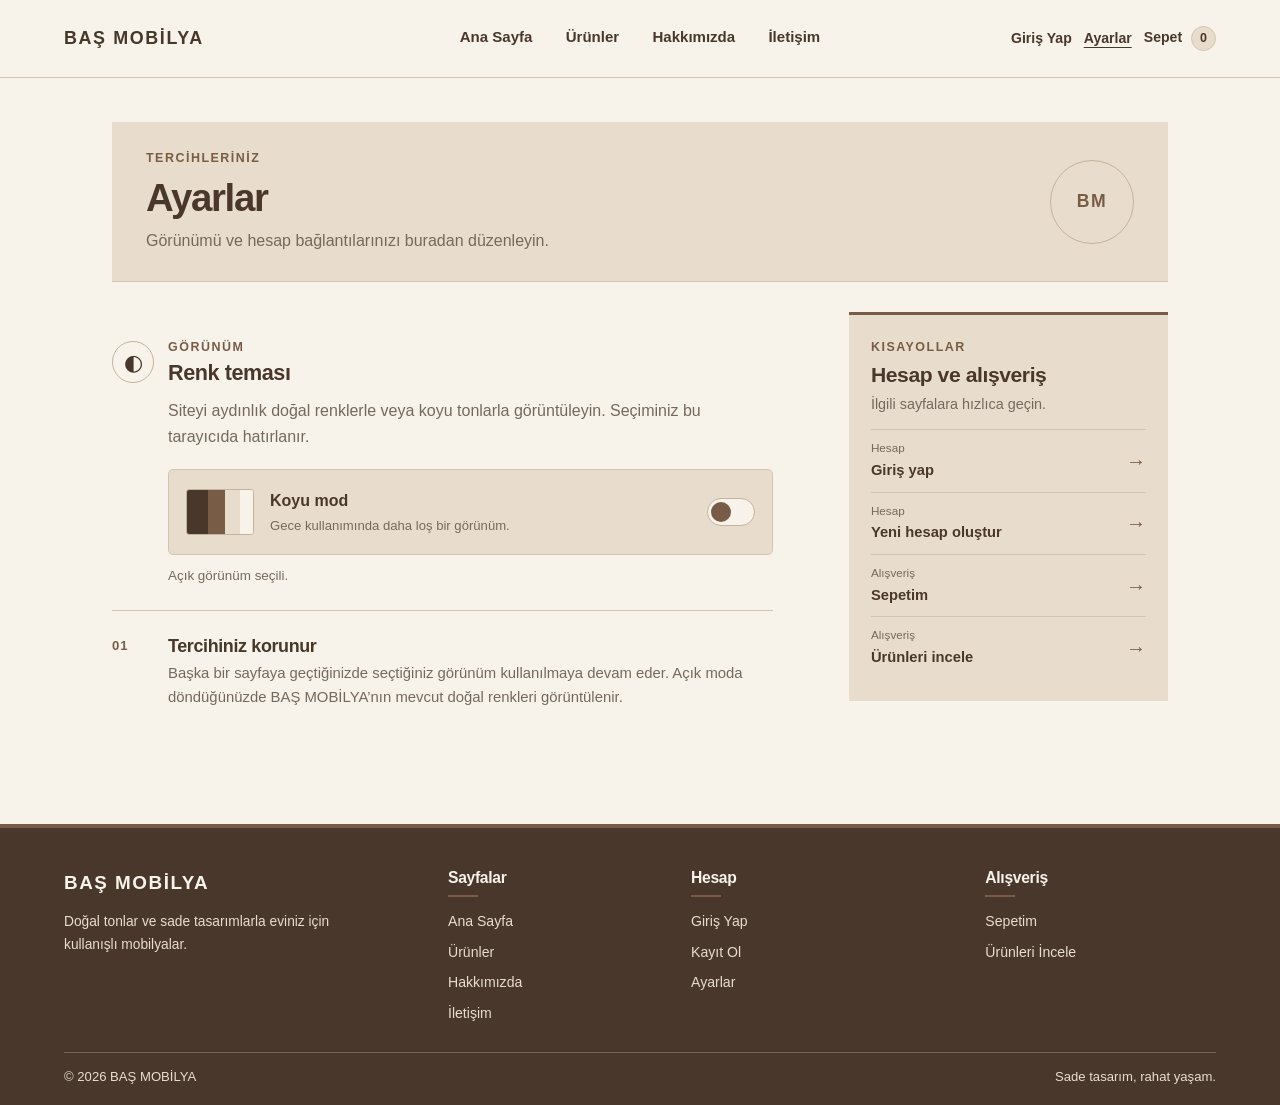
==== ayarlar.html @ ed57afc1 "BAŞ MOBİLYA temel sayfaları eklendi" ====
<!DOCTYPE html>
<html lang="tr">
<head>
  <meta charset="UTF-8">
  <meta name="viewport" content="width=device-width, initial-scale=1.0">
  <meta name="description" content="BAŞ MOBİLYA görünüm ayarları.">
  <title>Ayarlar | BAŞ MOBİLYA</title>
  <link rel="stylesheet" href="css/ortak.css">
  <link rel="stylesheet" href="css/ayarlar.css">
  <script src="script.js" defer></script>
</head>
<body>
  <header class="site-header">
    <a class="logo" href="index.html">BAŞ MOBİLYA</a>
    <nav class="main-nav" aria-label="Ana menü"><a href="index.html">Ana Sayfa</a><a href="urunler.html">Ürünler</a><a href="hakkimizda.html">Hakkımızda</a><a href="iletisim.html">İletişim</a></nav>
    <div class="header-tools"><a class="account-link" href="giris.html">Giriş Yap</a><a class="settings-link" href="ayarlar.html" aria-current="page">Ayarlar</a><a class="cart-link" href="sepet.html">Sepet <span class="cart-count" data-cart-count>0</span></a></div>
  </header>
  <main class="page-content settings-page">
    <section class="settings-heading">
      <div><p class="eyebrow">Tercihleriniz</p><h1>Ayarlar</h1><p>Görünümü ve hesap bağlantılarınızı buradan düzenleyin.</p></div>
      <span class="settings-mark" aria-hidden="true">BM</span>
    </section>
    <section class="settings-layout" aria-label="Site ayarları">
      <div class="settings-main">
        <article class="settings-card appearance-card">
          <div class="settings-card-heading"><span class="settings-icon" aria-hidden="true">◐</span><div><p class="eyebrow">Görünüm</p><h2>Renk teması</h2></div></div>
          <p class="settings-description">Siteyi aydınlık doğal renklerle veya koyu tonlarla görüntüleyin. Seçiminiz bu tarayıcıda hatırlanır.</p>
          <div class="theme-choice">
            <div class="theme-preview" aria-hidden="true"><span></span><span></span><span></span><span></span></div>
            <div class="theme-choice-copy"><strong>Koyu mod</strong><small>Gece kullanımında daha loş bir görünüm.</small></div>
            <label class="theme-switch" for="theme-toggle"><span class="visually-hidden">Koyu modu aç veya kapat</span><input id="theme-toggle" type="checkbox" data-theme-toggle aria-describedby="theme-status"><span class="switch-track" aria-hidden="true"></span></label>
          </div>
          <p class="theme-status" id="theme-status" data-theme-status aria-live="polite">Açık görünüm seçili.</p>
        </article>
        <article class="settings-note">
          <span class="settings-note-number">01</span><div><h2>Tercihiniz korunur</h2><p>Başka bir sayfaya geçtiğinizde seçtiğiniz görünüm kullanılmaya devam eder. Açık moda döndüğünüzde BAŞ MOBİLYA’nın mevcut doğal renkleri görüntülenir.</p></div>
        </article>
      </div>
      <aside class="settings-links">
        <p class="eyebrow">Kısayollar</p><h2>Hesap ve alışveriş</h2><p>İlgili sayfalara hızlıca geçin.</p>
        <a href="giris.html"><span><small>Hesap</small><strong>Giriş yap</strong></span><span aria-hidden="true">→</span></a>
        <a href="kayit.html"><span><small>Hesap</small><strong>Yeni hesap oluştur</strong></span><span aria-hidden="true">→</span></a>
        <a href="sepet.html"><span><small>Alışveriş</small><strong>Sepetim</strong></span><span aria-hidden="true">→</span></a>
        <a href="urunler.html"><span><small>Alışveriş</small><strong>Ürünleri incele</strong></span><span aria-hidden="true">→</span></a>
      </aside>
    </section>
  </main>
  <footer class="site-footer">
    <div class="footer-main">
      <section class="footer-brand"><a class="footer-logo" href="index.html">BAŞ MOBİLYA</a><p>Doğal tonlar ve sade tasarımlarla eviniz için kullanışlı mobilyalar.</p></section>
      <section class="footer-column"><h2>Sayfalar</h2><a href="index.html">Ana Sayfa</a><a href="urunler.html">Ürünler</a><a href="hakkimizda.html">Hakkımızda</a><a href="iletisim.html">İletişim</a></section>
      <section class="footer-column"><h2>Hesap</h2><a href="giris.html">Giriş Yap</a><a href="kayit.html">Kayıt Ol</a><a href="ayarlar.html">Ayarlar</a></section>
      <section class="footer-column"><h2>Alışveriş</h2><a href="sepet.html">Sepetim</a><a href="urunler.html">Ürünleri İncele</a></section>
    </div>
    <div class="footer-bottom"><span>© 2026 BAŞ MOBİLYA</span><span>Sade tasarım, rahat yaşam.</span></div>
  </footer>
</body>
</html>
---- css/ortak.css ----
/* Ortak renkler ve temel sayfa düzeni */
:root {
  --page-bg: #F7F3EB;
  --surface: #E8DDCC;
  --heading: #49372B;
  --text: #3D3935;
  --button: #795C46;
  --button-hover: #49372B;
  --line: #d4c5b2;
  --muted: #75695d;
  --surface-soft: #f0e8dc;
  --control-border: #c5b39e;
  --white: #fffdf9;
  --footer-bg: #49372B;
  --footer-text: #F7F3EB;
  --footer-muted: #E8DDCC;
  --error: #8b2f24;
  --success: #355d36;
}

/* Koyu görünümde aynı renk ailesinin daha koyu tonları kullanılır. */
:root[data-theme="dark"] {
  color-scheme: dark;
  --page-bg: #211f1c;
  --surface: #332f2a;
  --heading: #f2e8dc;
  --text: #e8e0d7;
  --button: #9a765b;
  --button-hover: #785a43;
  --line: #554a3f;
  --muted: #c0b3a6;
  --surface-soft: #3a342e;
  --control-border: #695b4e;
  --white: #292622;
  --footer-bg: #171614;
  --footer-text: #f3eee7;
  --footer-muted: #c9beb2;
  --error: #ffaaa0;
  --success: #b0d6a8;
}

* { box-sizing: border-box; }
html { min-width: 320px; scroll-behavior: smooth; }
body { min-height: 100vh; margin: 0; display: flex; flex-direction: column; background: var(--page-bg); color: var(--text); font-family: Arial, Helvetica, sans-serif; font-size: 16px; line-height: 1.6; }
body > main { width: 100%; flex: 1; }
img { max-width: 100%; }
a { color: inherit; }
h1, h2, h3 { color: var(--heading); line-height: 1.25; }
h1 { margin: 0 0 14px; font-size: clamp(2rem, 3.8vw, 3rem); letter-spacing: -.035em; }
h2 { margin: 0 0 12px; font-size: clamp(1.4rem, 2vw, 1.8rem); letter-spacing: -.02em; }
.eyebrow { margin: 0 0 8px; color: var(--button); font-size: .78rem; font-weight: 700; letter-spacing: .12em; text-transform: uppercase; }

/* Ortak başlık ve gezinme */
.site-header { min-height: 78px; padding: 12px max(5%, calc((100% - 1240px) / 2)); display: grid; grid-template-columns: 1fr auto 1fr; align-items: center; gap: 24px; border-bottom: 1px solid var(--line); background: var(--page-bg); }
.logo { justify-self: start; color: var(--heading); font-size: 1.12rem; font-weight: 800; letter-spacing: .09em; line-height: 1.1; text-decoration: none; }
.main-nav { display: flex; align-items: center; justify-content: center; gap: clamp(18px, 2.6vw, 34px); }
.main-nav a, .cart-link { color: var(--heading); font-size: .94rem; font-weight: 600; text-decoration: none; }
.main-nav a { padding: 8px 0; border-bottom: 2px solid transparent; }
.main-nav a:hover, .main-nav a[aria-current="page"] { border-color: var(--button); }
.cart-link { justify-self: end; white-space: nowrap; }
.cart-count { min-width: 25px; height: 25px; display: inline-flex; align-items: center; justify-content: center; margin-left: 5px; padding: 0 6px; border: 1px solid var(--line); border-radius: 50%; background: var(--surface); font-size: .78rem; }
.main-nav a:focus-visible, .cart-link:focus-visible, .footer-column a:focus-visible, .logo:focus-visible { outline: 2px solid var(--button); outline-offset: 4px; }
.header-tools { grid-column: 3; grid-row: 1; justify-self: end; display: flex; align-items: center; gap: 12px; }
.header-tools a { color: var(--heading); font-size: .88rem; font-weight: 600; text-decoration: none; }
.header-tools a:hover { text-decoration: underline; text-underline-offset: 4px; }
.header-tools a[aria-current="page"] { text-decoration: underline; text-underline-offset: 4px; }
.header-tools a:focus-visible { outline: 2px solid var(--button); outline-offset: 3px; }
.header-tools .cart-link { justify-self: auto; }

/* Ortak içerik, bağlantı ve form stilleri */
.section, .page-content { width: min(1240px, 100%); margin: 0 auto; padding: 54px 32px; }
.page-intro { margin-bottom: 34px; padding: 8px 0 22px; border-bottom: 1px solid var(--line); }
.page-intro p:last-child { max-width: 680px; margin: 8px 0 0; color: var(--muted); }
.narrow-content { max-width: 1120px; }
.button { min-height: 49px; display: inline-flex; align-items: center; justify-content: center; padding: 12px 25px; border: 1px solid var(--button); background: var(--button); color: white; font: inherit; font-weight: 700; text-align: center; text-decoration: none; cursor: pointer; transition: background-color .16s ease, color .16s ease; }
.button { border-radius: 5px; }
.button:hover { border-color: var(--button-hover); background: var(--button-hover); }
.button:focus-visible, .filter-button:focus-visible, .remove-button:focus-visible { outline: 2px solid var(--heading); outline-offset: 3px; }
.button-secondary { margin-top: 8px; }
.contact-form { display: grid; gap: 8px; }
.contact-form label { margin-top: 7px; color: var(--heading); font-weight: 600; }
.contact-form input, .contact-form textarea { width: 100%; padding: 11px 12px; border: 1px solid var(--control-border); border-radius: 4px; background: var(--white); color: var(--text); font: inherit; }
.contact-form input:focus, .contact-form textarea:focus { outline: 2px solid var(--button); outline-offset: 1px; }
.contact-form textarea { resize: vertical; }
.contact-form .button { justify-self: start; margin-top: 8px; }
.form-message { min-height: 1.5em; margin: 0; font-weight: 600; }
.form-message.error { color: var(--error); }
.form-message.success { color: var(--success); }
.text-link { color: var(--heading); font-weight: 700; text-decoration-thickness: 1px; text-underline-offset: 4px; }
.text-link:hover { color: var(--button); }
[hidden] { display: none !important; }

/* Ortak ürün kartları ve ürün detay penceresi */
.product-grid { display: grid; grid-template-columns: repeat(3, minmax(0, 1fr)); gap: 22px; }
.product-card { min-width: 0; display: flex; flex-direction: column; overflow: hidden; border: 1px solid var(--line); border-radius: 6px; background: var(--white); transition: border-color .16s ease, transform .16s ease; }
.product-card:hover { transform: translateY(-3px); border-color: var(--button); }
.product-card img { width: 100%; height: 248px; display: block; object-fit: contain; padding: 12px; background: var(--surface); }
.product-image-button { width: 100%; display: block; padding: 0; border: 0; background: transparent; cursor: pointer; }
.product-image-button img { transition: transform .18s ease; }
.product-image-button:hover img { transform: scale(1.025); }
.product-image-button:focus-visible { outline: 3px solid var(--button); outline-offset: -3px; }
.product-info { flex: 1; display: flex; flex-direction: column; align-items: flex-start; padding: 18px 18px 20px; }
.product-info h3 { min-height: 2.5em; margin: 0 0 5px; font-size: 1.04rem; }
.product-price { margin: 0 0 14px; color: var(--heading); font-size: 1.05rem; font-weight: 700; }
.product-info .button { min-height: 44px; margin-top: auto; padding: 10px 18px; }
.product-dialog { position: relative; width: min(640px, calc(100% - 32px)); max-width: 640px; max-height: 90vh; padding: 0; overflow: auto; border: 1px solid var(--control-border); border-radius: 8px; background: var(--page-bg); color: var(--text); }
.product-dialog::backdrop { background: rgb(35 27 22 / 55%); }
.product-dialog > img { width: 100%; height: 300px; display: block; object-fit: contain; padding: 14px; background: var(--surface); }
.dialog-content { padding: 22px 24px 26px; }
.dialog-content h2 { margin-bottom: 7px; }
.dialog-content p { margin: 8px 0; }
.dialog-price { color: var(--heading); font-size: 1.15rem; font-weight: 700; }
.dialog-specs { padding-top: 12px; border-top: 1px solid var(--line); }
.dialog-close { position: absolute; z-index: 1; top: 10px; right: 10px; width: 38px; height: 38px; border: 1px solid var(--line); border-radius: 50%; background: var(--page-bg); color: var(--heading); font-size: 1.5rem; cursor: pointer; }

/* Ortak footer */
.site-footer { margin-top: 30px; padding: 40px max(5%, calc((100% - 1240px) / 2)) 18px; border-top: 4px solid var(--button); background: var(--footer-bg); color: var(--footer-text); font-size: .9rem; }
.footer-main { max-width: 1240px; margin: 0 auto; padding-bottom: 28px; display: grid; grid-template-columns: 1.35fr .8fr 1fr .9fr; gap: 38px; }
.footer-brand, .footer-column { display: flex; flex-direction: column; align-items: flex-start; gap: 8px; }
.footer-logo { margin: 0 0 4px; color: var(--footer-text); font-size: 1.18rem; font-weight: 800; letter-spacing: .08em; text-decoration: none; }
.footer-brand p, .footer-column p { max-width: 300px; margin: 0; color: var(--footer-muted); font-size: .86rem; line-height: 1.7; }
.footer-column h2 { margin: 0 0 5px; color: var(--footer-text); font-size: .98rem; }
.footer-column h2::after { width: 30px; height: 2px; margin-top: 8px; display: block; background: var(--button); content: ""; }
.footer-column a { color: var(--footer-muted); font-size: .88rem; text-decoration: none; }
.footer-column a:hover { color: white; text-decoration: underline; text-underline-offset: 3px; }
.footer-bottom { max-width: 1240px; margin: 0 auto; padding-top: 13px; display: flex; justify-content: space-between; gap: 16px; border-top: 1px solid rgb(247 243 235 / 24%); color: var(--footer-muted); font-size: .82rem; }

/* Giriş ve kayıt formları ortak alan düzenini paylaşır. */
.auth-page { max-width: 1100px; }
.auth-layout { display: grid; grid-template-columns: 1.05fr .95fr; align-items: center; gap: 34px; }
.auth-visual { min-width: 0; margin: 0; }
.auth-visual img { width: 100%; height: 440px; display: block; padding: 10px; border-radius: 8px; object-fit: cover; background: var(--surface); }
.auth-visual figcaption { margin: 10px 2px 0; color: var(--muted); font-size: .86rem; }
.auth-panel { padding: 30px; border-top: 3px solid var(--button); border-radius: 0 0 8px 8px; background: var(--surface); }
.auth-panel h1 { margin-bottom: 7px; font-size: 2rem; }
.auth-panel > p:not(.eyebrow) { margin: 0 0 18px; color: var(--muted); }
.auth-form { display: grid; gap: 9px; }
.auth-form label { margin-top: 5px; color: var(--heading); font-size: .9rem; font-weight: 600; }
.auth-form input { width: 100%; min-height: 48px; padding: 11px 12px; border: 1px solid var(--control-border); border-radius: 4px; background: var(--white); color: var(--text); font: inherit; }
.auth-form input:focus { outline: 2px solid var(--button); outline-offset: 1px; }
.auth-form .button { width: 100%; margin-top: 10px; }
.auth-form .form-message { margin-top: 6px; }
.auth-links { margin-top: 17px; padding-top: 14px; display: flex; flex-wrap: wrap; justify-content: space-between; gap: 8px 16px; border-top: 1px solid var(--line); font-size: .88rem; }
.auth-links a { color: var(--heading); font-weight: 600; text-underline-offset: 3px; }

@media (max-width: 900px) {
  .site-header { grid-template-columns: 1fr auto; }
  .main-nav { grid-column: 1 / -1; grid-row: 2; justify-content: flex-start; flex-wrap: wrap; gap: 8px 24px; }
  .header-tools { grid-column: 2; grid-row: 1; }
  .footer-main { grid-template-columns: repeat(2, minmax(0, 1fr)); gap: 28px; }
  .auth-layout { gap: 22px; }
  .auth-visual img { height: 380px; }
}
@media (max-width: 600px) {
  .site-header { padding: 13px 17px 10px; gap: 8px 14px; }
  .logo { font-size: 1rem; }
  .header-tools { grid-column: 1 / -1; grid-row: 2; justify-self: start; gap: 16px; }
  .main-nav { grid-column: 1 / -1; grid-row: 3; grid-template-columns: repeat(2, 1fr); display: grid; gap: 2px 12px; text-align: left; }
  .main-nav a { padding: 6px 0; font-size: .9rem; }
  .section, .page-content { padding: 40px 18px; }
  .page-intro { margin-bottom: 26px; padding-bottom: 18px; }
  .product-grid { grid-template-columns: 1fr; gap: 16px; }
  .product-card { display: flex; flex-direction: column; }
  .product-card img { height: 218px; min-height: 0; padding: 8px; }
  .product-info { padding: 16px 14px; }
  .button { min-height: 47px; padding: 11px 19px; }
  .product-info h3 { min-height: 0; }
  .product-dialog > img { height: 240px; }
  .site-footer { padding: 30px 17px 15px; }
  .footer-main { gap: 24px 18px; }
  .footer-bottom { flex-direction: column; gap: 3px; }
  .auth-layout { grid-template-columns: 1fr; gap: 18px; }
  .auth-visual img { height: 220px; }
  .auth-panel { padding: 23px 19px; }
}
@media (prefers-reduced-motion: reduce) {
  html { scroll-behavior: auto; }
  *, *::before, *::after { transition-duration: .01ms !important; }
}
---- css/ayarlar.css ----
/* Ayarlar sayfası görünüm tercihlerini ve ilgili kısayolları ayırır. */
.settings-page { max-width: 1120px; padding-top: 44px; padding-bottom: 60px; }
.settings-heading { min-height: 160px; display: flex; align-items: center; justify-content: space-between; gap: 25px; margin-bottom: 30px; padding: 27px 34px; border-bottom: 1px solid var(--line); background: var(--surface); }
.settings-heading .eyebrow { margin-bottom: 5px; }
.settings-heading h1 { margin-bottom: 6px; font-size: clamp(2rem, 3vw, 2.7rem); }
.settings-heading p:last-child { margin: 0; color: var(--muted); }
.settings-mark { width: 84px; height: 84px; display: grid; place-items: center; flex: 0 0 84px; border: 1px solid var(--control-border); border-radius: 50%; color: var(--button); font-size: 1.1rem; font-weight: 800; letter-spacing: .09em; }
.settings-layout { display: grid; grid-template-columns: minmax(0, 1.45fr) minmax(260px, .7fr); gap: clamp(30px, 6vw, 76px); align-items: start; }
.settings-main { min-width: 0; }
.settings-card { padding: 26px 0 23px; border-bottom: 1px solid var(--line); }
.settings-card-heading { display: flex; align-items: center; gap: 14px; margin-bottom: 11px; }
.settings-icon { width: 42px; height: 42px; display: grid; place-items: center; border: 1px solid var(--control-border); border-radius: 50%; color: var(--heading); font-size: 1.4rem; }
.settings-card-heading .eyebrow { margin-bottom: 2px; }
.settings-card-heading h2 { margin: 0; font-size: 1.35rem; }
.settings-description { max-width: 650px; margin: 0 0 20px 56px; color: var(--muted); }
.theme-choice { min-height: 86px; display: flex; align-items: center; gap: 16px; margin-left: 56px; padding: 14px 17px; border: 1px solid var(--line); border-radius: 5px; background: var(--surface); }
.theme-preview { width: 68px; height: 46px; display: flex; flex: 0 0 68px; overflow: hidden; border: 1px solid var(--control-border); border-radius: 3px; background: #F7F3EB; }
.theme-preview span:nth-child(1) { width: 32%; background: #49372B; }
.theme-preview span:nth-child(2) { width: 25%; background: #795C46; }
.theme-preview span:nth-child(3) { width: 23%; background: #E8DDCC; }
.theme-preview span:nth-child(4) { flex: 1; background: #F7F3EB; }
.theme-choice-copy { display: grid; flex: 1; gap: 2px; }
.theme-choice-copy strong { color: var(--heading); }
.theme-choice-copy small { color: var(--muted); font-size: .82rem; }
.theme-switch { position: relative; width: 48px; height: 28px; flex: 0 0 48px; cursor: pointer; }
.theme-switch input { position: absolute; width: 1px; height: 1px; opacity: 0; }
.switch-track { position: absolute; inset: 0; border: 1px solid var(--control-border); border-radius: 20px; background: var(--page-bg); transition: background-color .16s ease; }
.switch-track::after { position: absolute; top: 3px; left: 3px; width: 20px; height: 20px; border-radius: 50%; background: var(--button); content: ""; transition: transform .16s ease; }
.theme-switch input:checked + .switch-track { background: var(--heading); }
.theme-switch input:checked + .switch-track::after { transform: translateX(20px); background: var(--page-bg); }
.theme-switch input:focus-visible + .switch-track { outline: 2px solid var(--heading); outline-offset: 3px; }
.theme-status { min-height: 1.4em; margin: 10px 0 0 56px; color: var(--muted); font-size: .84rem; }
.settings-note { display: grid; grid-template-columns: 42px 1fr; gap: 14px; padding: 24px 0; }
.settings-note-number { color: var(--button); font-size: .82rem; font-weight: 700; letter-spacing: .08em; }
.settings-note h2 { margin: 0 0 5px; font-size: 1.12rem; }
.settings-note p { max-width: 650px; margin: 0; color: var(--muted); font-size: .93rem; }
.settings-links { padding: 23px 22px; border-top: 3px solid var(--button); background: var(--surface); }
.settings-links .eyebrow { margin-bottom: 4px; }
.settings-links h2 { margin: 0 0 5px; font-size: 1.32rem; }
.settings-links > p:not(.eyebrow) { margin: 0 0 13px; color: var(--muted); font-size: .9rem; }
.settings-links a { min-height: 61px; display: flex; align-items: center; justify-content: space-between; gap: 14px; padding: 9px 0; border-top: 1px solid var(--line); color: var(--heading); text-decoration: none; }
.settings-links a > span:first-child { display: grid; gap: 1px; }
.settings-links a small { color: var(--muted); font-size: .73rem; }
.settings-links a strong { font-size: .92rem; }
.settings-links a > span:last-child { color: var(--button); font-size: 1.25rem; transition: transform .15s ease; }
.settings-links a:hover > span:last-child { transform: translateX(3px); }
.settings-links a:focus-visible { outline: 2px solid var(--button); outline-offset: 2px; }
.visually-hidden { position: absolute; width: 1px; height: 1px; padding: 0; margin: -1px; overflow: hidden; clip: rect(0, 0, 0, 0); white-space: nowrap; border: 0; }
@media (max-width: 760px) { .settings-page { padding-top: 28px; } .settings-heading { min-height: 135px; padding: 23px 21px; } .settings-mark { width: 64px; height: 64px; flex-basis: 64px; } .settings-layout { grid-template-columns: 1fr; gap: 25px; } .settings-links { padding: 21px; } }
@media (max-width: 480px) { .settings-heading { gap: 10px; } .settings-mark { width: 52px; height: 52px; flex-basis: 52px; font-size: .9rem; } .settings-description, .theme-choice, .theme-status { margin-left: 0; } .theme-choice { gap: 10px; padding: 12px 10px; } .theme-preview { width: 50px; flex-basis: 50px; height: 38px; } .theme-choice-copy small { max-width: 150px; line-height: 1.35; } .settings-card-heading { margin-bottom: 13px; } }
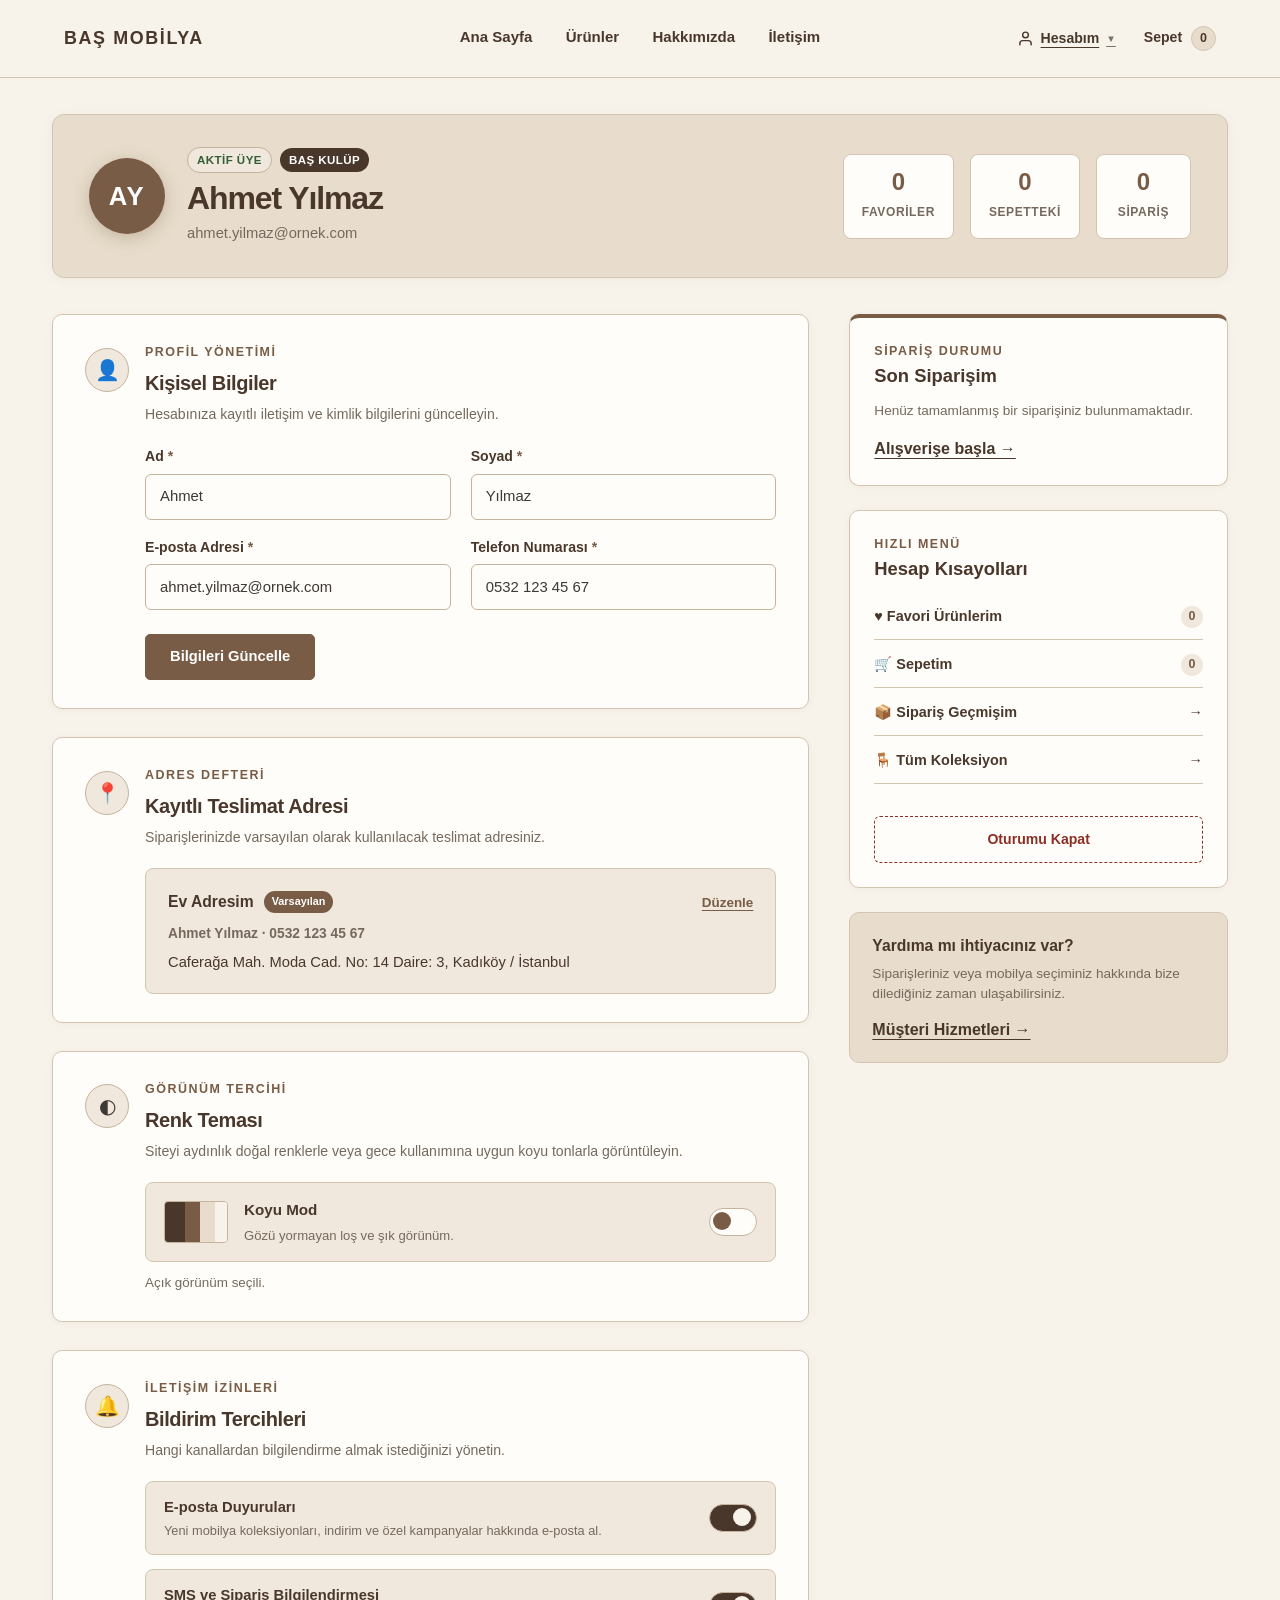
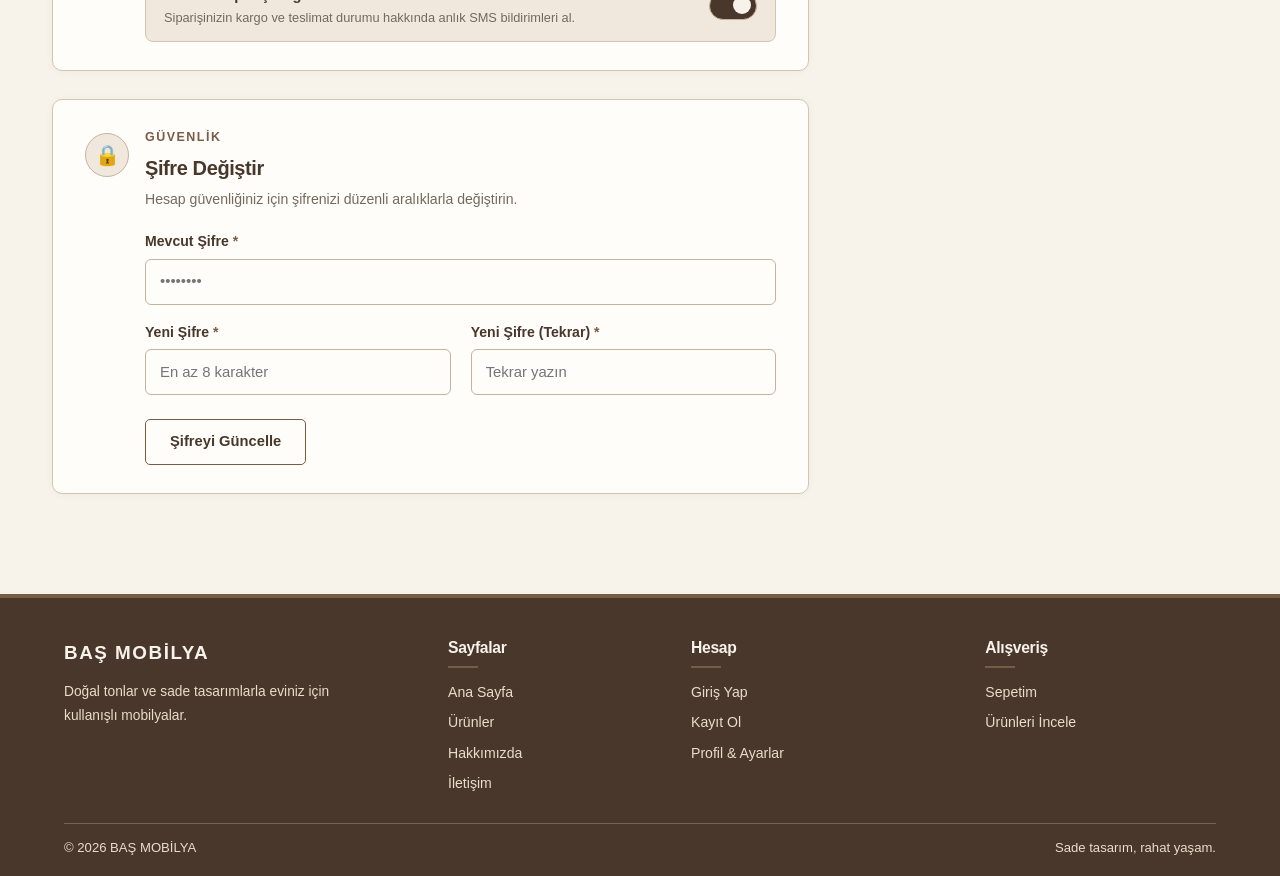
==== commit 66af46d0: "Hesabım menüsü ve profil sayfası" ====
--- a/ayarlar.html
+++ b/ayarlar.html
@@ -1,10 +1,11 @@
-<!DOCTYPE html>
+﻿<!DOCTYPE html>
 <html lang="tr">
 <head>
   <meta charset="UTF-8">
   <meta name="viewport" content="width=device-width, initial-scale=1.0">
-  <meta name="description" content="BAŞ MOBİLYA görünüm ayarları.">
-  <title>Ayarlar | BAŞ MOBİLYA</title>
+  <meta name="description" content="BAŞ MOBİLYA kullanıcı profili, teslimat adresleri ve hesap ayarları.">
+  <title>Hesabım ve Ayarlar | BAŞ MOBİLYA</title>
+  <link rel="icon" type="image/svg+xml" href="favicon.svg">
   <link rel="stylesheet" href="css/ortak.css">
   <link rel="stylesheet" href="css/ayarlar.css">
   <script src="script.js" defer></script>
@@ -12,47 +13,312 @@
 <body>
   <header class="site-header">
     <a class="logo" href="index.html">BAŞ MOBİLYA</a>
-    <nav class="main-nav" aria-label="Ana menü"><a href="index.html">Ana Sayfa</a><a href="urunler.html">Ürünler</a><a href="hakkimizda.html">Hakkımızda</a><a href="iletisim.html">İletişim</a></nav>
-    <div class="header-tools"><a class="account-link" href="giris.html">Giriş Yap</a><a class="settings-link" href="ayarlar.html" aria-current="page">Ayarlar</a><a class="cart-link" href="sepet.html">Sepet <span class="cart-count" data-cart-count>0</span></a></div>
+    <nav class="main-nav" aria-label="Ana menü">
+      <a href="index.html">Ana Sayfa</a>
+      <a href="urunler.html">Ürünler</a>
+      <a href="hakkimizda.html">Hakkımızda</a>
+      <a href="iletisim.html">İletişim</a>
+    </nav>
+    <div class="header-tools">
+      <div class="user-menu">
+        <a class="user-menu-btn" href="ayarlar.html" aria-current="page" aria-label="Hesap Menüsü">
+          <svg class="user-icon" viewBox="0 0 24 24" fill="none" stroke="currentColor" stroke-width="2" stroke-linecap="round" stroke-linejoin="round" aria-hidden="true"><path d="M20 21v-2a4 4 0 0 0-4-4H8a4 4 0 0 0-4 4v2"></path><circle cx="12" cy="7" r="4"></circle></svg>
+          <span>Hesabım</span>
+          <span class="user-menu-arrow" aria-hidden="true">▼</span>
+        </a>
+        <div class="user-dropdown">
+          <a href="giris.html">Giriş Yap</a>
+          <a href="kayit.html">Kayıt Ol</a>
+          <div class="user-dropdown-divider" aria-hidden="true"></div>
+          <a href="ayarlar.html" aria-current="page">Profil &amp; Ayarlar</a>
+          <a href="urunler.html?kategori=favorites">Favorilerim</a>
+          <a href="siparis.html">Sipariş Takibi</a>
+        </div>
+      </div>
+      <a class="cart-link" href="sepet.html">Sepet <span class="cart-count" data-cart-count>0</span></a>
+    </div>
   </header>
-  <main class="page-content settings-page">
-    <section class="settings-heading">
-      <div><p class="eyebrow">Tercihleriniz</p><h1>Ayarlar</h1><p>Görünümü ve hesap bağlantılarınızı buradan düzenleyin.</p></div>
-      <span class="settings-mark" aria-hidden="true">BM</span>
+
+  <main class="page-content profile-page">
+    <!-- Profil Üst Kartı (Hero Header) -->
+    <section class="profile-header-card">
+      <div class="profile-avatar-wrap">
+        <div class="profile-avatar" id="profile-avatar">AY</div>
+        <div class="profile-user-info">
+          <div class="profile-badges">
+            <span class="user-badge status-active">Aktif Üye</span>
+            <span class="user-badge plan-standard">BAŞ Kulüp</span>
+          </div>
+          <h1 id="profile-display-name">Ahmet Yılmaz</h1>
+          <p class="profile-email-lead" id="profile-display-email">ahmet.yilmaz@ornek.com</p>
+        </div>
+      </div>
+      <div class="profile-stats">
+        <div class="stat-box">
+          <span class="stat-number" data-favorites-count>0</span>
+          <span class="stat-label">Favoriler</span>
+        </div>
+        <div class="stat-box">
+          <span class="stat-number" data-cart-count>0</span>
+          <span class="stat-label">Sepetteki</span>
+        </div>
+        <div class="stat-box">
+          <span class="stat-number" id="profile-orders-count">1</span>
+          <span class="stat-label">Sipariş</span>
+        </div>
+      </div>
     </section>
-    <section class="settings-layout" aria-label="Site ayarları">
-      <div class="settings-main">
-        <article class="settings-card appearance-card">
-          <div class="settings-card-heading"><span class="settings-icon" aria-hidden="true">◐</span><div><p class="eyebrow">Görünüm</p><h2>Renk teması</h2></div></div>
-          <p class="settings-description">Siteyi aydınlık doğal renklerle veya koyu tonlarla görüntüleyin. Seçiminiz bu tarayıcıda hatırlanır.</p>
+
+    <!-- Ana 2 Sütunlu Yerleşim -->
+    <div class="profile-layout">
+      <!-- SOL: Ayar Formları ve Tercihler -->
+      <div class="profile-main-content">
+        
+        <!-- 1. KİŞİSEL BİLGİLER -->
+        <article class="setting-block" id="personal-info">
+          <div class="setting-block-header">
+            <div class="setting-icon-box" aria-hidden="true">👤</div>
+            <div>
+              <p class="eyebrow">Profil Yönetimi</p>
+              <h2>Kişisel Bilgiler</h2>
+            </div>
+          </div>
+          <p class="setting-desc">Hesabınıza kayıtlı iletişim ve kimlik bilgilerini güncelleyin.</p>
+
+          <form class="setting-form" id="profile-info-form">
+            <div class="form-row-2">
+              <div class="field-group">
+                <label for="prof-name">Ad <span>*</span></label>
+                <input id="prof-name" name="profName" type="text" value="Ahmet" required>
+              </div>
+              <div class="field-group">
+                <label for="prof-surname">Soyad <span>*</span></label>
+                <input id="prof-surname" name="profSurname" type="text" value="Yılmaz" required>
+              </div>
+            </div>
+
+            <div class="form-row-2">
+              <div class="field-group">
+                <label for="prof-email">E-posta Adresi <span>*</span></label>
+                <input id="prof-email" name="profEmail" type="email" value="ahmet.yilmaz@ornek.com" required>
+              </div>
+              <div class="field-group">
+                <label for="prof-phone">Telefon Numarası <span>*</span></label>
+                <input id="prof-phone" name="profPhone" type="tel" value="0532 123 45 67" required>
+              </div>
+            </div>
+
+            <div class="setting-actions">
+              <button class="button" type="submit">Bilgileri Güncelle</button>
+            </div>
+          </form>
+        </article>
+
+        <!-- 2. KAYITLI TESLİMAT ADRESİ -->
+        <article class="setting-block" id="addresses">
+          <div class="setting-block-header">
+            <div class="setting-icon-box" aria-hidden="true">📍</div>
+            <div>
+              <p class="eyebrow">Adres Defteri</p>
+              <h2>Kayıtlı Teslimat Adresi</h2>
+            </div>
+          </div>
+          <p class="setting-desc">Siparişlerinizde varsayılan olarak kullanılacak teslimat adresiniz.</p>
+
+          <div class="address-card">
+            <div class="address-card-header">
+              <strong>Ev Adresim <span class="default-tag">Varsayılan</span></strong>
+              <div class="address-btns">
+                <button type="button" class="btn-text-small" id="btn-edit-address">Düzenle</button>
+              </div>
+            </div>
+            <p class="address-person">Ahmet Yılmaz · 0532 123 45 67</p>
+            <p class="address-text" id="address-display-text">Caferağa Mah. Moda Cad. No: 14 Daire: 3, Kadıköy / İstanbul</p>
+          </div>
+        </article>
+
+        <!-- 3. GÖRÜNÜM VE RENK TEMASI (Mevcut Çalışan Kod Korundu) -->
+        <article class="setting-block appearance-card" id="theme-settings">
+          <div class="setting-block-header">
+            <div class="setting-icon-box" aria-hidden="true">◐</div>
+            <div>
+              <p class="eyebrow">Görünüm Tercihi</p>
+              <h2>Renk Teması</h2>
+            </div>
+          </div>
+          <p class="setting-desc">Siteyi aydınlık doğal renklerle veya gece kullanımına uygun koyu tonlarla görüntüleyin.</p>
+          
           <div class="theme-choice">
-            <div class="theme-preview" aria-hidden="true"><span></span><span></span><span></span><span></span></div>
-            <div class="theme-choice-copy"><strong>Koyu mod</strong><small>Gece kullanımında daha loş bir görünüm.</small></div>
-            <label class="theme-switch" for="theme-toggle"><span class="visually-hidden">Koyu modu aç veya kapat</span><input id="theme-toggle" type="checkbox" data-theme-toggle aria-describedby="theme-status"><span class="switch-track" aria-hidden="true"></span></label>
+            <div class="theme-preview" aria-hidden="true">
+              <span></span><span></span><span></span><span></span>
+            </div>
+            <div class="theme-choice-copy">
+              <strong>Koyu Mod</strong>
+              <small>Gözü yormayan loş ve şık görünüm.</small>
+            </div>
+            <label class="theme-switch" for="theme-toggle">
+              <span class="visually-hidden">Koyu modu aç veya kapat</span>
+              <input id="theme-toggle" type="checkbox" data-theme-toggle aria-describedby="theme-status">
+              <span class="switch-track" aria-hidden="true"></span>
+            </label>
           </div>
           <p class="theme-status" id="theme-status" data-theme-status aria-live="polite">Açık görünüm seçili.</p>
         </article>
-        <article class="settings-note">
-          <span class="settings-note-number">01</span><div><h2>Tercihiniz korunur</h2><p>Başka bir sayfaya geçtiğinizde seçtiğiniz görünüm kullanılmaya devam eder. Açık moda döndüğünüzde BAŞ MOBİLYA’nın mevcut doğal renkleri görüntülenir.</p></div>
-        </article>
+
+        <!-- 4. BİLDİRİM VE İLETİŞİM TERCİHLERİ -->
+        <article class="setting-block" id="notifications">
+          <div class="setting-block-header">
+            <div class="setting-icon-box" aria-hidden="true">🔔</div>
+            <div>
+              <p class="eyebrow">İletişim İzinleri</p>
+              <h2>Bildirim Tercihleri</h2>
+            </div>
+          </div>
+          <p class="setting-desc">Hangi kanallardan bilgilendirme almak istediğinizi yönetin.</p>
+
+          <div class="notification-options">
+            <div class="toggle-row">
+              <div class="toggle-copy">
+                <strong>E-posta Duyuruları</strong>
+                <small>Yeni mobilya koleksiyonları, indirim ve özel kampanyalar hakkında e-posta al.</small>
+              </div>
+              <label class="theme-switch">
+                <input type="checkbox" checked id="pref-email-notify">
+                <span class="switch-track" aria-hidden="true"></span>
+              </label>
+            </div>
+
+            <div class="toggle-row">
+              <div class="toggle-copy">
+                <strong>SMS ve Sipariş Bilgilendirmesi</strong>
+                <small>Siparişinizin kargo ve teslimat durumu hakkında anlık SMS bildirimleri al.</small>
+              </div>
+              <label class="theme-switch">
+                <input type="checkbox" checked id="pref-sms-notify">
+                <span class="switch-track" aria-hidden="true"></span>
+              </label>
+            </div>
+          </div>
+        </article>
+
+        <!-- 5. ŞİFRE VE HESAP GÜVENLİĞİ -->
+        <article class="setting-block" id="security">
+          <div class="setting-block-header">
+            <div class="setting-icon-box" aria-hidden="true">🔒</div>
+            <div>
+              <p class="eyebrow">Güvenlik</p>
+              <h2>Şifre Değiştir</h2>
+            </div>
+          </div>
+          <p class="setting-desc">Hesap güvenliğiniz için şifrenizi düzenli aralıklarla değiştirin.</p>
+
+          <form class="setting-form" id="password-change-form">
+            <div class="field-group">
+              <label for="old-pass">Mevcut Şifre <span>*</span></label>
+              <input id="old-pass" name="oldPassword" type="password" placeholder="••••••••" required>
+            </div>
+            <div class="form-row-2">
+              <div class="field-group">
+                <label for="new-pass">Yeni Şifre <span>*</span></label>
+                <input id="new-pass" name="newPassword" type="password" placeholder="En az 8 karakter" required>
+              </div>
+              <div class="field-group">
+                <label for="new-pass-again">Yeni Şifre (Tekrar) <span>*</span></label>
+                <input id="new-pass-again" name="newPasswordAgain" type="password" placeholder="Tekrar yazın" required>
+              </div>
+            </div>
+            <div class="setting-actions">
+              <button class="button button-light" type="submit">Şifreyi Güncelle</button>
+            </div>
+          </form>
+        </article>
+
       </div>
-      <aside class="settings-links">
-        <p class="eyebrow">Kısayollar</p><h2>Hesap ve alışveriş</h2><p>İlgili sayfalara hızlıca geçin.</p>
-        <a href="giris.html"><span><small>Hesap</small><strong>Giriş yap</strong></span><span aria-hidden="true">→</span></a>
-        <a href="kayit.html"><span><small>Hesap</small><strong>Yeni hesap oluştur</strong></span><span aria-hidden="true">→</span></a>
-        <a href="sepet.html"><span><small>Alışveriş</small><strong>Sepetim</strong></span><span aria-hidden="true">→</span></a>
-        <a href="urunler.html"><span><small>Alışveriş</small><strong>Ürünleri incele</strong></span><span aria-hidden="true">→</span></a>
+
+      <!-- SAĞ: Hızlı Kısayollar ve Özet Paneli -->
+      <aside class="profile-sidebar">
+        <!-- Son Sipariş Kartı -->
+        <div class="sidebar-card last-order-card">
+          <div class="sidebar-card-header">
+            <p class="eyebrow">Sipariş Durumu</p>
+            <h3>Son Siparişim</h3>
+          </div>
+          <div id="sidebar-order-content">
+            <div class="order-mini-status">
+              <span class="status-indicator"></span>
+              <strong>Siparişiniz Alındı</strong>
+            </div>
+            <p class="order-mini-desc">Eğitim projesi test siparişiniz sisteme kaydedildi.</p>
+            <a class="text-link" href="siparis.html">Sipariş detayını incele →</a>
+          </div>
+        </div>
+
+        <!-- Hızlı Menü Bağlantıları -->
+        <div class="sidebar-card quick-links-card">
+          <p class="eyebrow">Hızlı Menü</p>
+          <h3>Hesap Kısayolları</h3>
+          <nav class="profile-nav-links" aria-label="Hesap kısayolları">
+            <a href="urunler.html?kategori=favorites">
+              <span>♥ Favori Ürünlerim</span>
+              <strong data-favorites-count>0</strong>
+            </a>
+            <a href="sepet.html">
+              <span>🛒 Sepetim</span>
+              <strong data-cart-count>0</strong>
+            </a>
+            <a href="siparis.html">
+              <span>📦 Sipariş Geçmişim</span>
+              <span>→</span>
+            </a>
+            <a href="urunler.html">
+              <span>🪑 Tüm Koleksiyon</span>
+              <span>→</span>
+            </a>
+          </nav>
+          <div class="logout-wrap">
+            <button class="logout-btn" type="button" id="btn-logout">Oturumu Kapat</button>
+          </div>
+        </div>
+
+        <!-- Bilgi Notu -->
+        <div class="sidebar-help-card">
+          <h4>Yardıma mı ihtiyacınız var?</h4>
+          <p>Siparişleriniz veya mobilya seçiminiz hakkında bize dilediğiniz zaman ulaşabilirsiniz.</p>
+          <a class="text-link" href="iletisim.html">Müşteri Hizmetleri →</a>
+        </div>
       </aside>
-    </section>
+    </div>
   </main>
+
   <footer class="site-footer">
     <div class="footer-main">
-      <section class="footer-brand"><a class="footer-logo" href="index.html">BAŞ MOBİLYA</a><p>Doğal tonlar ve sade tasarımlarla eviniz için kullanışlı mobilyalar.</p></section>
-      <section class="footer-column"><h2>Sayfalar</h2><a href="index.html">Ana Sayfa</a><a href="urunler.html">Ürünler</a><a href="hakkimizda.html">Hakkımızda</a><a href="iletisim.html">İletişim</a></section>
-      <section class="footer-column"><h2>Hesap</h2><a href="giris.html">Giriş Yap</a><a href="kayit.html">Kayıt Ol</a><a href="ayarlar.html">Ayarlar</a></section>
-      <section class="footer-column"><h2>Alışveriş</h2><a href="sepet.html">Sepetim</a><a href="urunler.html">Ürünleri İncele</a></section>
+      <section class="footer-brand">
+        <a class="footer-logo" href="index.html">BAŞ MOBİLYA</a>
+        <p>Doğal tonlar ve sade tasarımlarla eviniz için kullanışlı mobilyalar.</p>
+      </section>
+      <section class="footer-column">
+        <h2>Sayfalar</h2>
+        <a href="index.html">Ana Sayfa</a>
+        <a href="urunler.html">Ürünler</a>
+        <a href="hakkimizda.html">Hakkımızda</a>
+        <a href="iletisim.html">İletişim</a>
+      </section>
+      <section class="footer-column">
+        <h2>Hesap</h2>
+        <a href="giris.html">Giriş Yap</a>
+        <a href="kayit.html">Kayıt Ol</a>
+        <a href="ayarlar.html">Profil &amp; Ayarlar</a>
+      </section>
+      <section class="footer-column">
+        <h2>Alışveriş</h2>
+        <a href="sepet.html">Sepetim</a>
+        <a href="urunler.html">Ürünleri İncele</a>
+      </section>
     </div>
-    <div class="footer-bottom"><span>© 2026 BAŞ MOBİLYA</span><span>Sade tasarım, rahat yaşam.</span></div>
+    <div class="footer-bottom">
+      <span>© 2026 BAŞ MOBİLYA</span>
+      <span>Sade tasarım, rahat yaşam.</span>
+    </div>
   </footer>
 </body>
 </html>
--- a/css/ortak.css
+++ b/css/ortak.css
@@ -60,12 +60,26 @@
 .cart-link { justify-self: end; white-space: nowrap; }
 .cart-count { min-width: 25px; height: 25px; display: inline-flex; align-items: center; justify-content: center; margin-left: 5px; padding: 0 6px; border: 1px solid var(--line); border-radius: 50%; background: var(--surface); font-size: .78rem; }
 .main-nav a:focus-visible, .cart-link:focus-visible, .footer-column a:focus-visible, .logo:focus-visible { outline: 2px solid var(--button); outline-offset: 4px; }
-.header-tools { grid-column: 3; grid-row: 1; justify-self: end; display: flex; align-items: center; gap: 12px; }
+.header-tools { grid-column: 3; grid-row: 1; justify-self: end; display: flex; align-items: center; gap: 16px; }
 .header-tools a { color: var(--heading); font-size: .88rem; font-weight: 600; text-decoration: none; }
 .header-tools a:hover { text-decoration: underline; text-underline-offset: 4px; }
 .header-tools a[aria-current="page"] { text-decoration: underline; text-underline-offset: 4px; }
 .header-tools a:focus-visible { outline: 2px solid var(--button); outline-offset: 3px; }
 .header-tools .cart-link { justify-self: auto; }
+
+/* Kullanıcı / Hesap Menüsü ve Dropdown */
+.user-menu { position: relative; display: inline-block; }
+.user-menu-btn { display: inline-flex; align-items: center; gap: 7px; padding: 7px 11px; border-radius: 6px; color: var(--heading); font-size: .88rem; font-weight: 600; text-decoration: none; cursor: pointer; transition: background-color .15s ease, color .15s ease; border: 1px solid transparent; }
+.user-menu-btn:hover, .user-menu:hover .user-menu-btn, .user-menu.open .user-menu-btn { background: var(--surface); border-color: var(--line); text-decoration: none !important; }
+.user-icon { width: 17px; height: 17px; stroke: currentColor; flex-shrink: 0; }
+.user-menu-arrow { font-size: .6rem; transition: transform .2s ease; opacity: .7; }
+.user-menu:hover .user-menu-arrow, .user-menu.open .user-menu-arrow { transform: rotate(180deg); }
+.user-dropdown { position: absolute; top: calc(100% + 6px); right: 0; min-width: 200px; padding: 7px 0; background: var(--white); border: 1px solid var(--line); border-radius: 8px; box-shadow: 0 10px 28px rgba(0,0,0,.12); display: none; flex-direction: column; z-index: 1000; animation: dropdownFade .18s ease-out; }
+@keyframes dropdownFade { from { opacity: 0; transform: translateY(-4px); } to { opacity: 1; transform: translateY(0); } }
+.user-menu:hover .user-dropdown, .user-menu.open .user-dropdown { display: flex; }
+.user-dropdown a { padding: 9px 16px; color: var(--heading); font-size: .86rem; font-weight: 500; text-decoration: none !important; display: flex; align-items: center; gap: 8px; transition: background-color .15s ease, color .15s ease; }
+.user-dropdown a:hover { background: var(--surface-soft); color: var(--button); }
+.user-dropdown-divider { height: 1px; background: var(--line); margin: 6px 0; }
 
 /* Ortak içerik, bağlantı ve form stilleri */
 .section, .page-content { width: min(1240px, 100%); margin: 0 auto; padding: 54px 32px; }
@@ -75,6 +89,8 @@
 .button { min-height: 49px; display: inline-flex; align-items: center; justify-content: center; padding: 12px 25px; border: 1px solid var(--button); background: var(--button); color: white; font: inherit; font-weight: 700; text-align: center; text-decoration: none; cursor: pointer; transition: background-color .16s ease, color .16s ease; }
 .button { border-radius: 5px; }
 .button:hover { border-color: var(--button-hover); background: var(--button-hover); }
+.button-light { border: 1px solid var(--button); background: transparent; color: var(--heading); }
+.button-light:hover { border-color: var(--button-hover); background: var(--surface); color: var(--heading); }
 .button:focus-visible, .filter-button:focus-visible, .remove-button:focus-visible { outline: 2px solid var(--heading); outline-offset: 3px; }
 .button-secondary { margin-top: 8px; }
 .contact-form { display: grid; gap: 8px; }
@@ -92,9 +108,15 @@
 
 /* Ortak ürün kartları ve ürün detay penceresi */
 .product-grid { display: grid; grid-template-columns: repeat(3, minmax(0, 1fr)); gap: 22px; }
-.product-card { min-width: 0; display: flex; flex-direction: column; overflow: hidden; border: 1px solid var(--line); border-radius: 6px; background: var(--white); transition: border-color .16s ease, transform .16s ease; }
+.product-card { position: relative; min-width: 0; display: flex; flex-direction: column; overflow: hidden; border: 1px solid var(--line); border-radius: 6px; background: var(--white); transition: border-color .16s ease, transform .16s ease; }
 .product-card:hover { transform: translateY(-3px); border-color: var(--button); }
 .product-card img { width: 100%; height: 248px; display: block; object-fit: contain; padding: 12px; background: var(--surface); }
+
+/* Favori butonu */
+.favorite-btn { position: absolute; z-index: 2; top: 10px; right: 10px; width: 36px; height: 36px; display: grid; place-items: center; padding: 0; border: 1px solid var(--line); border-radius: 50%; background: var(--white); color: var(--muted); cursor: pointer; transition: transform .18s ease, color .18s ease, border-color .18s ease; }
+.favorite-btn:hover { transform: scale(1.12); color: #e53935; border-color: #e53935; }
+.favorite-btn.active { color: #e53935; border-color: #e53935; }
+.favorite-btn svg { width: 19px; height: 19px; fill: currentColor; }
 .product-image-button { width: 100%; display: block; padding: 0; border: 0; background: transparent; cursor: pointer; }
 .product-image-button img { transition: transform .18s ease; }
 .product-image-button:hover img { transform: scale(1.025); }
@@ -128,9 +150,6 @@
 /* Giriş ve kayıt formları ortak alan düzenini paylaşır. */
 .auth-page { max-width: 1100px; }
 .auth-layout { display: grid; grid-template-columns: 1.05fr .95fr; align-items: center; gap: 34px; }
-.auth-visual { min-width: 0; margin: 0; }
-.auth-visual img { width: 100%; height: 440px; display: block; padding: 10px; border-radius: 8px; object-fit: cover; background: var(--surface); }
-.auth-visual figcaption { margin: 10px 2px 0; color: var(--muted); font-size: .86rem; }
 .auth-panel { padding: 30px; border-top: 3px solid var(--button); border-radius: 0 0 8px 8px; background: var(--surface); }
 .auth-panel h1 { margin-bottom: 7px; font-size: 2rem; }
 .auth-panel > p:not(.eyebrow) { margin: 0 0 18px; color: var(--muted); }
@@ -149,7 +168,6 @@
   .header-tools { grid-column: 2; grid-row: 1; }
   .footer-main { grid-template-columns: repeat(2, minmax(0, 1fr)); gap: 28px; }
   .auth-layout { gap: 22px; }
-  .auth-visual img { height: 380px; }
 }
 @media (max-width: 600px) {
   .site-header { padding: 13px 17px 10px; gap: 8px 14px; }
@@ -170,9 +188,27 @@
   .footer-main { gap: 24px 18px; }
   .footer-bottom { flex-direction: column; gap: 3px; }
   .auth-layout { grid-template-columns: 1fr; gap: 18px; }
-  .auth-visual img { height: 220px; }
   .auth-panel { padding: 23px 19px; }
 }
+
+/* Toast Bildirimleri */
+.toast-container { position: fixed; z-index: 10000; bottom: 24px; right: 24px; display: flex; flex-direction: column; gap: 10px; pointer-events: none; }
+.toast { pointer-events: auto; min-width: 270px; max-width: 380px; padding: 13px 18px; border-radius: 8px; border: 1px solid var(--line); border-left: 4px solid var(--button); background: var(--surface); color: var(--heading); box-shadow: 0 8px 24px rgba(0, 0, 0, 0.14); display: flex; align-items: center; justify-content: space-between; gap: 12px; font-size: .92rem; font-weight: 600; opacity: 0; transform: translateX(110%); transition: transform .32s cubic-bezier(0.16, 1, 0.3, 1), opacity .32s ease; }
+.toast.show { opacity: 1; transform: translateX(0); }
+.toast-content { display: flex; align-items: center; gap: 10px; }
+.toast-icon { font-size: 1.15rem; color: var(--button); }
+.toast-close { border: none; background: transparent; color: var(--muted); font-size: 1.15rem; cursor: pointer; padding: 0 2px; line-height: 1; }
+.toast-close:hover { color: var(--heading); }
+
+/* Scroll-to-top Butonu */
+.scroll-top-btn { position: fixed; z-index: 999; bottom: 24px; left: 24px; width: 44px; height: 44px; border: 1px solid var(--line); border-radius: 50%; background: var(--surface); color: var(--heading); cursor: pointer; display: grid; place-items: center; font-size: 1.25rem; font-weight: 700; box-shadow: 0 4px 14px rgba(0, 0, 0, 0.12); opacity: 0; transform: translateY(16px); pointer-events: none; transition: opacity .25s ease, transform .25s ease, background-color .18s ease, color .18s ease; }
+.scroll-top-btn.visible { opacity: 1; transform: translateY(0); pointer-events: auto; }
+.scroll-top-btn:hover { border-color: var(--button); background: var(--button); color: white; }
+
+/* Scroll Reveal Animasyonu */
+.reveal { opacity: 0; transform: translateY(22px); transition: opacity .6s cubic-bezier(0.16, 1, 0.3, 1), transform .6s cubic-bezier(0.16, 1, 0.3, 1); }
+.reveal.revealed { opacity: 1; transform: translateY(0); }
+
 @media (prefers-reduced-motion: reduce) {
   html { scroll-behavior: auto; }
   *, *::before, *::after { transition-duration: .01ms !important; }
--- a/css/ayarlar.css
+++ b/css/ayarlar.css
@@ -1,50 +1,616 @@
-/* Ayarlar sayfası görünüm tercihlerini ve ilgili kısayolları ayırır. */
-.settings-page { max-width: 1120px; padding-top: 44px; padding-bottom: 60px; }
-.settings-heading { min-height: 160px; display: flex; align-items: center; justify-content: space-between; gap: 25px; margin-bottom: 30px; padding: 27px 34px; border-bottom: 1px solid var(--line); background: var(--surface); }
-.settings-heading .eyebrow { margin-bottom: 5px; }
-.settings-heading h1 { margin-bottom: 6px; font-size: clamp(2rem, 3vw, 2.7rem); }
-.settings-heading p:last-child { margin: 0; color: var(--muted); }
-.settings-mark { width: 84px; height: 84px; display: grid; place-items: center; flex: 0 0 84px; border: 1px solid var(--control-border); border-radius: 50%; color: var(--button); font-size: 1.1rem; font-weight: 800; letter-spacing: .09em; }
-.settings-layout { display: grid; grid-template-columns: minmax(0, 1.45fr) minmax(260px, .7fr); gap: clamp(30px, 6vw, 76px); align-items: start; }
-.settings-main { min-width: 0; }
-.settings-card { padding: 26px 0 23px; border-bottom: 1px solid var(--line); }
-.settings-card-heading { display: flex; align-items: center; gap: 14px; margin-bottom: 11px; }
-.settings-icon { width: 42px; height: 42px; display: grid; place-items: center; border: 1px solid var(--control-border); border-radius: 50%; color: var(--heading); font-size: 1.4rem; }
-.settings-card-heading .eyebrow { margin-bottom: 2px; }
-.settings-card-heading h2 { margin: 0; font-size: 1.35rem; }
-.settings-description { max-width: 650px; margin: 0 0 20px 56px; color: var(--muted); }
-.theme-choice { min-height: 86px; display: flex; align-items: center; gap: 16px; margin-left: 56px; padding: 14px 17px; border: 1px solid var(--line); border-radius: 5px; background: var(--surface); }
-.theme-preview { width: 68px; height: 46px; display: flex; flex: 0 0 68px; overflow: hidden; border: 1px solid var(--control-border); border-radius: 3px; background: #F7F3EB; }
+/* Hesabım ve Ayarlar sayfası: Kullanıcı profili, adresler, bildirimler ve tema ayarları */
+
+.profile-page {
+  max-width: 1240px;
+  padding-top: 36px;
+  padding-bottom: 70px;
+}
+
+/* ── ÜST PROFİL KARTI (HERO HEADER) ── */
+.profile-header-card {
+  display: flex;
+  align-items: center;
+  justify-content: space-between;
+  gap: 32px;
+  padding: 32px 36px;
+  margin-bottom: 36px;
+  background: var(--surface);
+  border-radius: 12px;
+  border: 1px solid var(--line);
+  box-shadow: 0 2px 14px rgba(0,0,0,.04);
+}
+
+.profile-avatar-wrap {
+  display: flex;
+  align-items: center;
+  gap: 22px;
+}
+
+.profile-avatar {
+  width: 76px;
+  height: 76px;
+  flex: 0 0 76px;
+  display: grid;
+  place-items: center;
+  border-radius: 50%;
+  background: var(--button);
+  color: #fff;
+  font-size: 1.6rem;
+  font-weight: 800;
+  letter-spacing: .06em;
+  box-shadow: 0 4px 18px rgba(121,92,70,.32);
+}
+
+.profile-badges {
+  display: flex;
+  align-items: center;
+  gap: 8px;
+  margin-bottom: 6px;
+}
+
+.user-badge {
+  display: inline-block;
+  padding: 3px 9px;
+  border-radius: 20px;
+  font-size: .72rem;
+  font-weight: 700;
+  letter-spacing: .04em;
+  text-transform: uppercase;
+}
+
+.status-active {
+  background: var(--surface-soft);
+  color: var(--success);
+  border: 1px solid var(--control-border);
+}
+
+.plan-standard {
+  background: var(--heading);
+  color: #fff;
+}
+
+.profile-user-info h1 {
+  margin: 0 0 4px;
+  font-size: clamp(1.6rem, 2.5vw, 2.2rem);
+  line-height: 1.2;
+}
+
+.profile-email-lead {
+  margin: 0;
+  color: var(--muted);
+  font-size: .92rem;
+}
+
+/* İstatistik Kutucukları */
+.profile-stats {
+  display: flex;
+  align-items: center;
+  gap: 16px;
+}
+
+.stat-box {
+  min-width: 95px;
+  padding: 14px 18px;
+  text-align: center;
+  background: var(--white);
+  border-radius: 8px;
+  border: 1px solid var(--line);
+}
+
+.stat-number {
+  display: block;
+  font-size: 1.5rem;
+  font-weight: 800;
+  color: var(--button);
+  line-height: 1.1;
+  margin-bottom: 3px;
+}
+
+.stat-label {
+  font-size: .75rem;
+  font-weight: 600;
+  color: var(--muted);
+  text-transform: uppercase;
+  letter-spacing: .05em;
+}
+
+/* ── 2 SÜTUNLU YERLEŞİM ── */
+.profile-layout {
+  display: grid;
+  grid-template-columns: minmax(0, 1.5fr) minmax(300px, .75fr);
+  gap: 40px;
+  align-items: start;
+}
+
+.profile-main-content {
+  display: grid;
+  gap: 28px;
+}
+
+/* ── AYAR BLOKLARI (KARTLAR) ── */
+.setting-block {
+  padding: 28px 32px;
+  border-radius: 10px;
+  background: var(--white);
+  border: 1px solid var(--line);
+  box-shadow: 0 1px 8px rgba(0,0,0,.04);
+}
+
+.setting-block-header {
+  display: flex;
+  align-items: center;
+  gap: 16px;
+  margin-bottom: 8px;
+}
+
+.setting-icon-box {
+  width: 44px;
+  height: 44px;
+  flex: 0 0 44px;
+  display: grid;
+  place-items: center;
+  border-radius: 50%;
+  background: var(--surface-soft);
+  border: 1px solid var(--control-border);
+  font-size: 1.25rem;
+}
+
+.setting-block-header h2 {
+  margin: 0;
+  font-size: 1.25rem;
+}
+
+.setting-desc {
+  margin: 0 0 20px 60px;
+  color: var(--muted);
+  font-size: .88rem;
+  line-height: 1.5;
+}
+
+/* Form Alanları */
+.setting-form {
+  margin-left: 60px;
+  display: grid;
+  gap: 16px;
+}
+
+.form-row-2 {
+  display: grid;
+  grid-template-columns: 1fr 1fr;
+  gap: 16px 20px;
+}
+
+.field-group {
+  display: flex;
+  flex-direction: column;
+  gap: 6px;
+}
+
+.field-group label {
+  color: var(--heading);
+  font-size: .88rem;
+  font-weight: 600;
+}
+
+.field-group label span {
+  color: var(--button);
+}
+
+.field-group input {
+  width: 100%;
+  min-height: 46px;
+  padding: 10px 14px;
+  border: 1.5px solid var(--control-border);
+  border-radius: 6px;
+  background: var(--white);
+  color: var(--text);
+  font: inherit;
+  font-size: .93rem;
+  transition: border-color .2s, box-shadow .2s;
+}
+
+.field-group input:focus {
+  outline: none;
+  border-color: var(--button);
+  box-shadow: 0 0 0 3px rgba(121,92,70,.15);
+}
+
+.setting-actions {
+  margin-top: 8px;
+}
+
+.setting-actions .button {
+  min-height: 44px;
+  padding: 10px 24px;
+  font-size: .92rem;
+}
+
+/* ── ADRES KARTI ── */
+.address-card {
+  margin-left: 60px;
+  padding: 20px 22px;
+  border: 1.5px solid var(--line);
+  border-radius: 8px;
+  background: var(--surface-soft);
+}
+
+.address-card-header {
+  display: flex;
+  align-items: center;
+  justify-content: space-between;
+  margin-bottom: 8px;
+}
+
+.address-card-header strong {
+  font-size: .98rem;
+  color: var(--heading);
+  display: flex;
+  align-items: center;
+  gap: 10px;
+}
+
+.default-tag {
+  display: inline-block;
+  padding: 2px 8px;
+  border-radius: 12px;
+  background: var(--button);
+  color: #fff;
+  font-size: .68rem;
+  font-weight: 700;
+}
+
+.btn-text-small {
+  background: transparent;
+  border: none;
+  color: var(--button);
+  font-size: .84rem;
+  font-weight: 700;
+  cursor: pointer;
+  text-decoration: underline;
+  text-underline-offset: 3px;
+  padding: 0;
+}
+
+.btn-text-small:hover {
+  color: var(--heading);
+}
+
+.address-person {
+  margin: 0 0 6px;
+  color: var(--muted);
+  font-size: .86rem;
+  font-weight: 600;
+}
+
+.address-text {
+  margin: 0;
+  color: var(--heading);
+  font-size: .92rem;
+  line-height: 1.5;
+}
+
+/* ── TEMA SEÇİMİ ── */
+.theme-choice {
+  min-height: 80px;
+  display: flex;
+  align-items: center;
+  gap: 16px;
+  margin-left: 60px;
+  padding: 14px 18px;
+  border: 1.5px solid var(--line);
+  border-radius: 8px;
+  background: var(--surface-soft);
+}
+
+.theme-preview {
+  width: 64px;
+  height: 42px;
+  display: flex;
+  flex: 0 0 64px;
+  overflow: hidden;
+  border: 1px solid var(--control-border);
+  border-radius: 4px;
+  background: #F7F3EB;
+}
+
 .theme-preview span:nth-child(1) { width: 32%; background: #49372B; }
 .theme-preview span:nth-child(2) { width: 25%; background: #795C46; }
 .theme-preview span:nth-child(3) { width: 23%; background: #E8DDCC; }
 .theme-preview span:nth-child(4) { flex: 1; background: #F7F3EB; }
-.theme-choice-copy { display: grid; flex: 1; gap: 2px; }
-.theme-choice-copy strong { color: var(--heading); }
-.theme-choice-copy small { color: var(--muted); font-size: .82rem; }
-.theme-switch { position: relative; width: 48px; height: 28px; flex: 0 0 48px; cursor: pointer; }
-.theme-switch input { position: absolute; width: 1px; height: 1px; opacity: 0; }
-.switch-track { position: absolute; inset: 0; border: 1px solid var(--control-border); border-radius: 20px; background: var(--page-bg); transition: background-color .16s ease; }
-.switch-track::after { position: absolute; top: 3px; left: 3px; width: 20px; height: 20px; border-radius: 50%; background: var(--button); content: ""; transition: transform .16s ease; }
-.theme-switch input:checked + .switch-track { background: var(--heading); }
-.theme-switch input:checked + .switch-track::after { transform: translateX(20px); background: var(--page-bg); }
-.theme-switch input:focus-visible + .switch-track { outline: 2px solid var(--heading); outline-offset: 3px; }
-.theme-status { min-height: 1.4em; margin: 10px 0 0 56px; color: var(--muted); font-size: .84rem; }
-.settings-note { display: grid; grid-template-columns: 42px 1fr; gap: 14px; padding: 24px 0; }
-.settings-note-number { color: var(--button); font-size: .82rem; font-weight: 700; letter-spacing: .08em; }
-.settings-note h2 { margin: 0 0 5px; font-size: 1.12rem; }
-.settings-note p { max-width: 650px; margin: 0; color: var(--muted); font-size: .93rem; }
-.settings-links { padding: 23px 22px; border-top: 3px solid var(--button); background: var(--surface); }
-.settings-links .eyebrow { margin-bottom: 4px; }
-.settings-links h2 { margin: 0 0 5px; font-size: 1.32rem; }
-.settings-links > p:not(.eyebrow) { margin: 0 0 13px; color: var(--muted); font-size: .9rem; }
-.settings-links a { min-height: 61px; display: flex; align-items: center; justify-content: space-between; gap: 14px; padding: 9px 0; border-top: 1px solid var(--line); color: var(--heading); text-decoration: none; }
-.settings-links a > span:first-child { display: grid; gap: 1px; }
-.settings-links a small { color: var(--muted); font-size: .73rem; }
-.settings-links a strong { font-size: .92rem; }
-.settings-links a > span:last-child { color: var(--button); font-size: 1.25rem; transition: transform .15s ease; }
-.settings-links a:hover > span:last-child { transform: translateX(3px); }
-.settings-links a:focus-visible { outline: 2px solid var(--button); outline-offset: 2px; }
-.visually-hidden { position: absolute; width: 1px; height: 1px; padding: 0; margin: -1px; overflow: hidden; clip: rect(0, 0, 0, 0); white-space: nowrap; border: 0; }
-@media (max-width: 760px) { .settings-page { padding-top: 28px; } .settings-heading { min-height: 135px; padding: 23px 21px; } .settings-mark { width: 64px; height: 64px; flex-basis: 64px; } .settings-layout { grid-template-columns: 1fr; gap: 25px; } .settings-links { padding: 21px; } }
-@media (max-width: 480px) { .settings-heading { gap: 10px; } .settings-mark { width: 52px; height: 52px; flex-basis: 52px; font-size: .9rem; } .settings-description, .theme-choice, .theme-status { margin-left: 0; } .theme-choice { gap: 10px; padding: 12px 10px; } .theme-preview { width: 50px; flex-basis: 50px; height: 38px; } .theme-choice-copy small { max-width: 150px; line-height: 1.35; } .settings-card-heading { margin-bottom: 13px; } }
+
+.theme-choice-copy {
+  display: grid;
+  flex: 1;
+  gap: 2px;
+}
+
+.theme-choice-copy strong {
+  color: var(--heading);
+  font-size: .95rem;
+}
+
+.theme-choice-copy small {
+  color: var(--muted);
+  font-size: .82rem;
+}
+
+/* Toggle Switch */
+.theme-switch {
+  position: relative;
+  width: 48px;
+  height: 28px;
+  flex: 0 0 48px;
+  cursor: pointer;
+}
+
+.theme-switch input {
+  position: absolute;
+  width: 1px;
+  height: 1px;
+  opacity: 0;
+}
+
+.switch-track {
+  position: absolute;
+  inset: 0;
+  border: 1.5px solid var(--control-border);
+  border-radius: 20px;
+  background: var(--white);
+  transition: background-color .2s ease;
+}
+
+.switch-track::after {
+  position: absolute;
+  top: 3px;
+  left: 3px;
+  width: 18px;
+  height: 18px;
+  border-radius: 50%;
+  background: var(--button);
+  content: "";
+  transition: transform .2s ease;
+}
+
+.theme-switch input:checked + .switch-track {
+  background: var(--heading);
+}
+
+.theme-switch input:checked + .switch-track::after {
+  transform: translateX(20px);
+  background: var(--page-bg);
+}
+
+.theme-switch input:focus-visible + .switch-track {
+  outline: 2px solid var(--heading);
+  outline-offset: 3px;
+}
+
+.theme-status {
+  min-height: 1.4em;
+  margin: 10px 0 0 60px;
+  color: var(--muted);
+  font-size: .84rem;
+}
+
+/* ── BİLDİRİM TERCİHLERİ ── */
+.notification-options {
+  margin-left: 60px;
+  display: grid;
+  gap: 14px;
+}
+
+.toggle-row {
+  display: flex;
+  align-items: center;
+  justify-content: space-between;
+  gap: 16px;
+  padding: 14px 18px;
+  border: 1px solid var(--line);
+  border-radius: 8px;
+  background: var(--surface-soft);
+}
+
+.toggle-copy strong {
+  display: block;
+  color: var(--heading);
+  font-size: .92rem;
+  margin-bottom: 2px;
+}
+
+.toggle-copy small {
+  display: block;
+  color: var(--muted);
+  font-size: .8rem;
+  line-height: 1.4;
+}
+
+/* ── SAĞ KENAR ÇUBUĞU (SIDEBAR) ── */
+.profile-sidebar {
+  position: sticky;
+  top: 24px;
+  display: grid;
+  gap: 24px;
+}
+
+.sidebar-card {
+  padding: 24px;
+  border-radius: 10px;
+  background: var(--white);
+  border: 1px solid var(--line);
+  box-shadow: 0 1px 8px rgba(0,0,0,.04);
+}
+
+.sidebar-card .eyebrow {
+  margin-bottom: 2px;
+}
+
+.sidebar-card h3 {
+  margin: 0 0 14px;
+  font-size: 1.15rem;
+}
+
+/* Son Sipariş Kartı */
+.last-order-card {
+  border-top: 4px solid var(--button);
+}
+
+.order-mini-status {
+  display: flex;
+  align-items: center;
+  gap: 8px;
+  margin-bottom: 6px;
+}
+
+.status-indicator {
+  width: 9px;
+  height: 9px;
+  border-radius: 50%;
+  background: var(--success);
+  box-shadow: 0 0 0 3px rgba(53,93,54,.2);
+}
+
+.order-mini-desc {
+  margin: 0 0 14px;
+  color: var(--muted);
+  font-size: .85rem;
+  line-height: 1.5;
+}
+
+/* Hızlı Menü Bağlantıları */
+.profile-nav-links {
+  display: grid;
+  gap: 2px;
+}
+
+.profile-nav-links a {
+  display: flex;
+  align-items: center;
+  justify-content: space-between;
+  padding: 11px 0;
+  border-bottom: 1px solid var(--line);
+  color: var(--heading);
+  text-decoration: none;
+  font-size: .9rem;
+  font-weight: 600;
+  transition: color .15s ease;
+}
+
+.profile-nav-links a:hover {
+  color: var(--button);
+}
+
+.profile-nav-links a strong {
+  display: inline-grid;
+  place-items: center;
+  min-width: 22px;
+  height: 22px;
+  padding: 0 6px;
+  border-radius: 12px;
+  background: var(--surface-soft);
+  color: var(--button);
+  font-size: .78rem;
+}
+
+.logout-wrap {
+  margin-top: 18px;
+  padding-top: 14px;
+}
+
+.logout-btn {
+  width: 100%;
+  padding: 11px;
+  background: transparent;
+  border: 1.5px dashed var(--error);
+  border-radius: 6px;
+  color: var(--error);
+  font: inherit;
+  font-size: .88rem;
+  font-weight: 700;
+  cursor: pointer;
+  transition: background-color .15s ease, color .15s ease;
+}
+
+.logout-btn:hover {
+  background: var(--error);
+  color: #fff;
+}
+
+/* Yardım Kartı */
+.sidebar-help-card {
+  padding: 20px 22px;
+  border-radius: 10px;
+  background: var(--surface);
+  border: 1px solid var(--line);
+}
+
+.sidebar-help-card h4 {
+  margin: 0 0 6px;
+  font-size: .98rem;
+  color: var(--heading);
+}
+
+.sidebar-help-card p {
+  margin: 0 0 12px;
+  color: var(--muted);
+  font-size: .85rem;
+  line-height: 1.5;
+}
+
+.visually-hidden {
+  position: absolute;
+  width: 1px;
+  height: 1px;
+  padding: 0;
+  margin: -1px;
+  overflow: hidden;
+  clip: rect(0, 0, 0, 0);
+  white-space: nowrap;
+  border: 0;
+}
+
+/* ── RESPONSIVE ── */
+@media (max-width: 960px) {
+  .profile-layout {
+    grid-template-columns: 1fr;
+    gap: 32px;
+  }
+  .profile-sidebar {
+    position: static;
+  }
+}
+
+@media (max-width: 680px) {
+  .profile-page {
+    padding-top: 24px;
+  }
+  .profile-header-card {
+    flex-direction: column;
+    align-items: flex-start;
+    padding: 24px 20px;
+    gap: 20px;
+  }
+  .profile-stats {
+    width: 100%;
+    justify-content: space-between;
+  }
+  .stat-box {
+    flex: 1;
+    min-width: 0;
+    padding: 10px 8px;
+  }
+  .setting-block {
+    padding: 22px 18px;
+  }
+  .setting-desc,
+  .setting-form,
+  .address-card,
+  .theme-choice,
+  .theme-status,
+  .notification-options {
+    margin-left: 0;
+  }
+  .form-row-2 {
+    grid-template-columns: 1fr;
+    gap: 14px;
+  }
+}
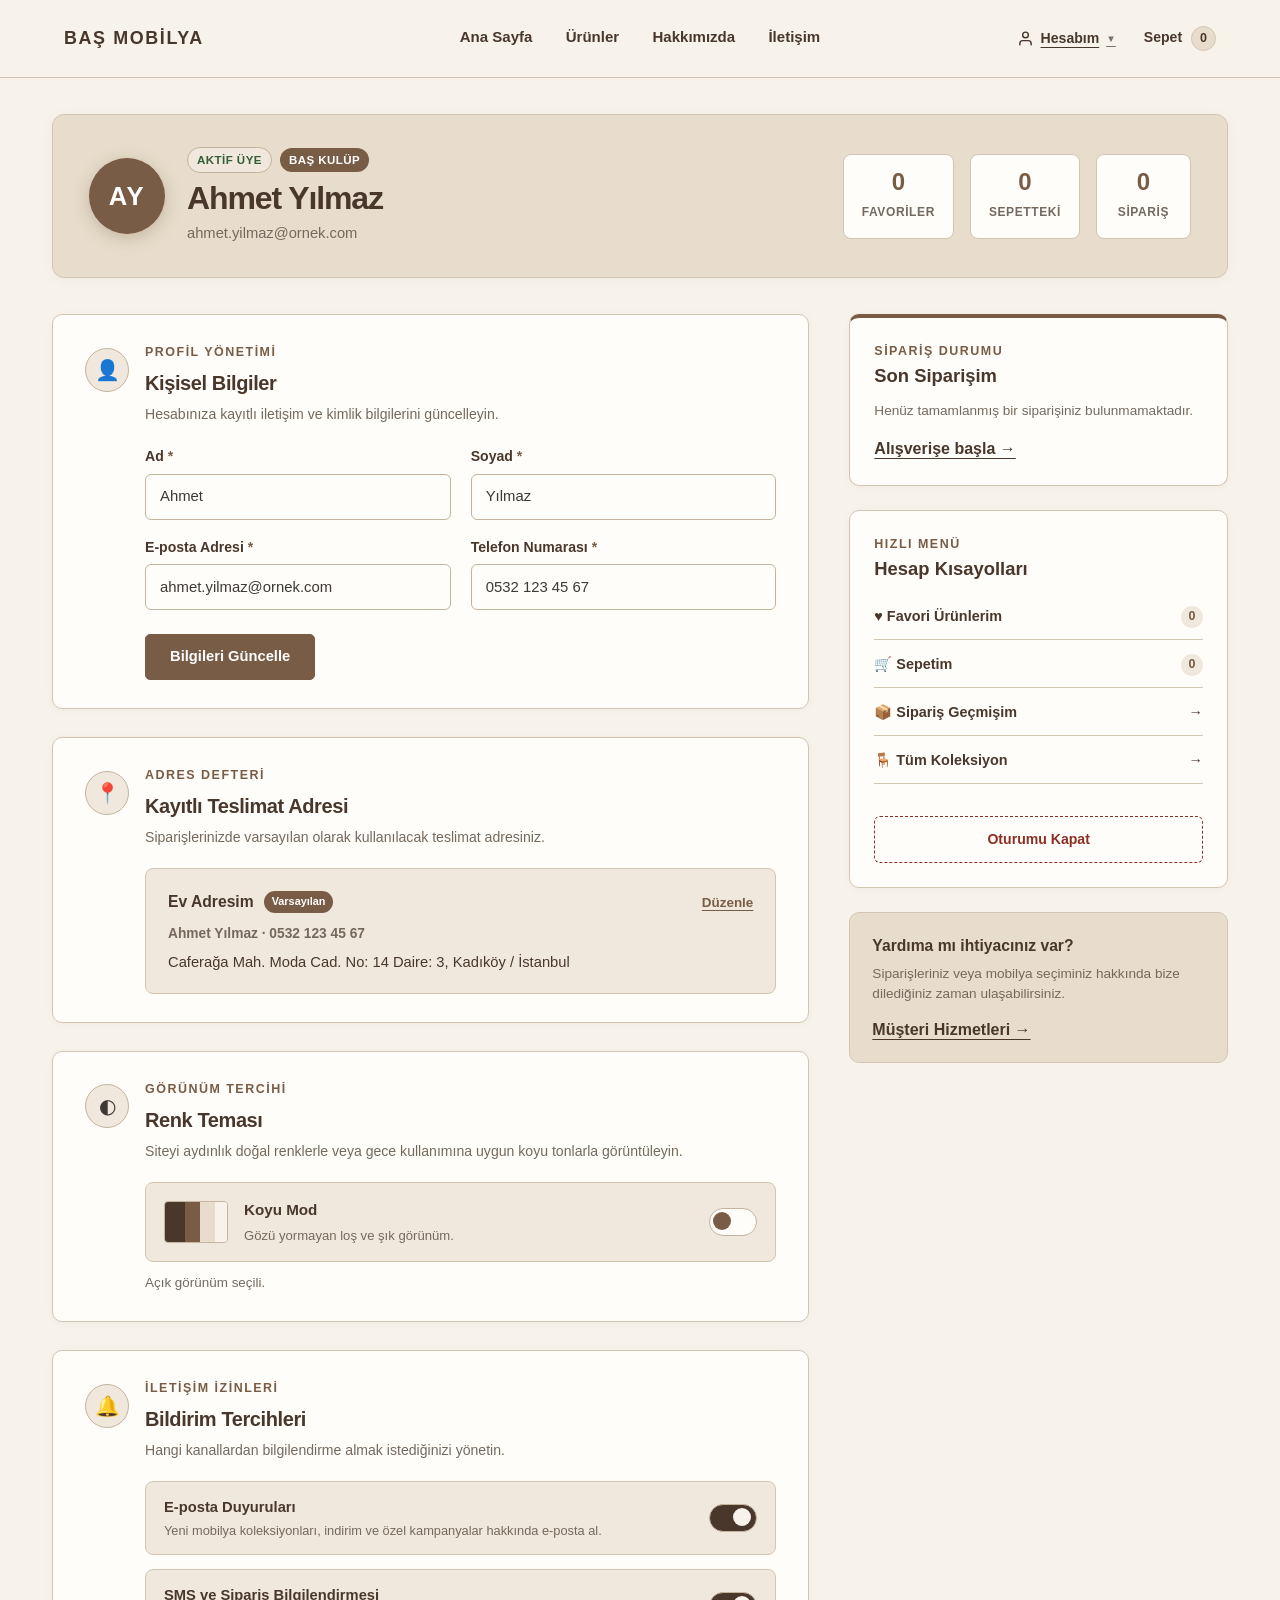
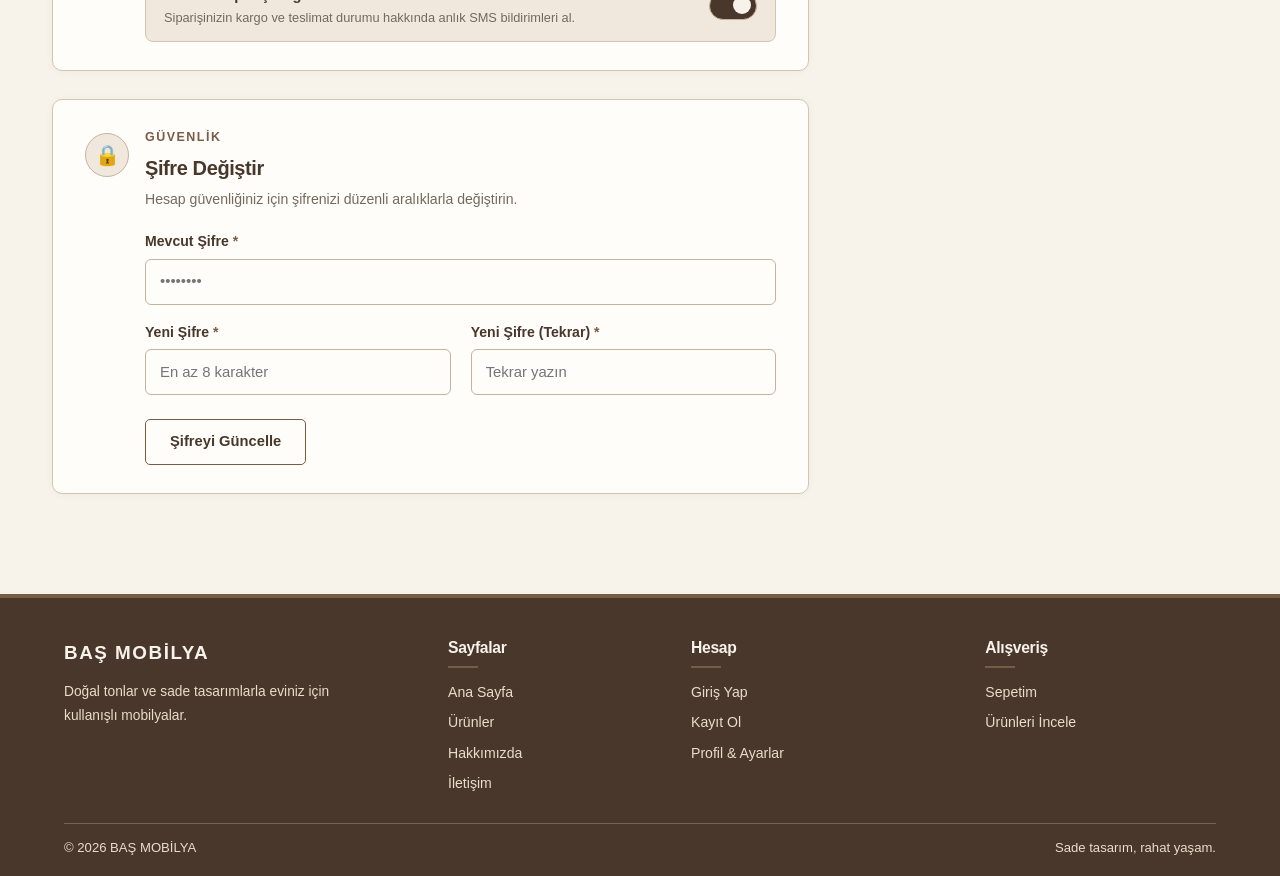
==== commit 10d5f3eb: "Sayfa düzenlemeleri ve Pages ayarı" ====
--- a/ayarlar.html
+++ b/ayarlar.html
@@ -1,4 +1,4 @@
-﻿<!DOCTYPE html>
+<!DOCTYPE html>
 <html lang="tr">
 <head>
   <meta charset="UTF-8">
@@ -8,7 +8,7 @@
   <link rel="icon" type="image/svg+xml" href="favicon.svg">
   <link rel="stylesheet" href="css/ortak.css">
   <link rel="stylesheet" href="css/ayarlar.css">
-  <script src="script.js" defer></script>
+  <script src="js/script.js" defer></script>
 </head>
 <body>
   <header class="site-header">
--- a/css/ortak.css
+++ b/css/ortak.css
@@ -170,11 +170,11 @@
   .auth-layout { gap: 22px; }
 }
 @media (max-width: 600px) {
-  .site-header { padding: 13px 17px 10px; gap: 8px 14px; }
+  .site-header { width: 100%; grid-template-columns: minmax(0, 1fr) minmax(0, 1fr); padding: 13px 17px 10px; gap: 8px 14px; }
   .logo { font-size: 1rem; }
   .header-tools { grid-column: 1 / -1; grid-row: 2; justify-self: start; gap: 16px; }
-  .main-nav { grid-column: 1 / -1; grid-row: 3; grid-template-columns: repeat(2, 1fr); display: grid; gap: 2px 12px; text-align: left; }
-  .main-nav a { padding: 6px 0; font-size: .9rem; }
+  .main-nav { width: 100%; min-width: 0; grid-column: 1 / -1; grid-row: 3; grid-template-columns: repeat(2, minmax(0, 1fr)); display: grid; gap: 2px 12px; text-align: left; }
+  .main-nav a { min-width: 0; padding: 6px 0; font-size: .9rem; overflow-wrap: anywhere; }
   .section, .page-content { padding: 40px 18px; }
   .page-intro { margin-bottom: 26px; padding-bottom: 18px; }
   .product-grid { grid-template-columns: 1fr; gap: 16px; }
--- a/css/ayarlar.css
+++ b/css/ayarlar.css
@@ -65,7 +65,7 @@
 }
 
 .plan-standard {
-  background: var(--heading);
+  background: var(--button);
   color: #fff;
 }
 
